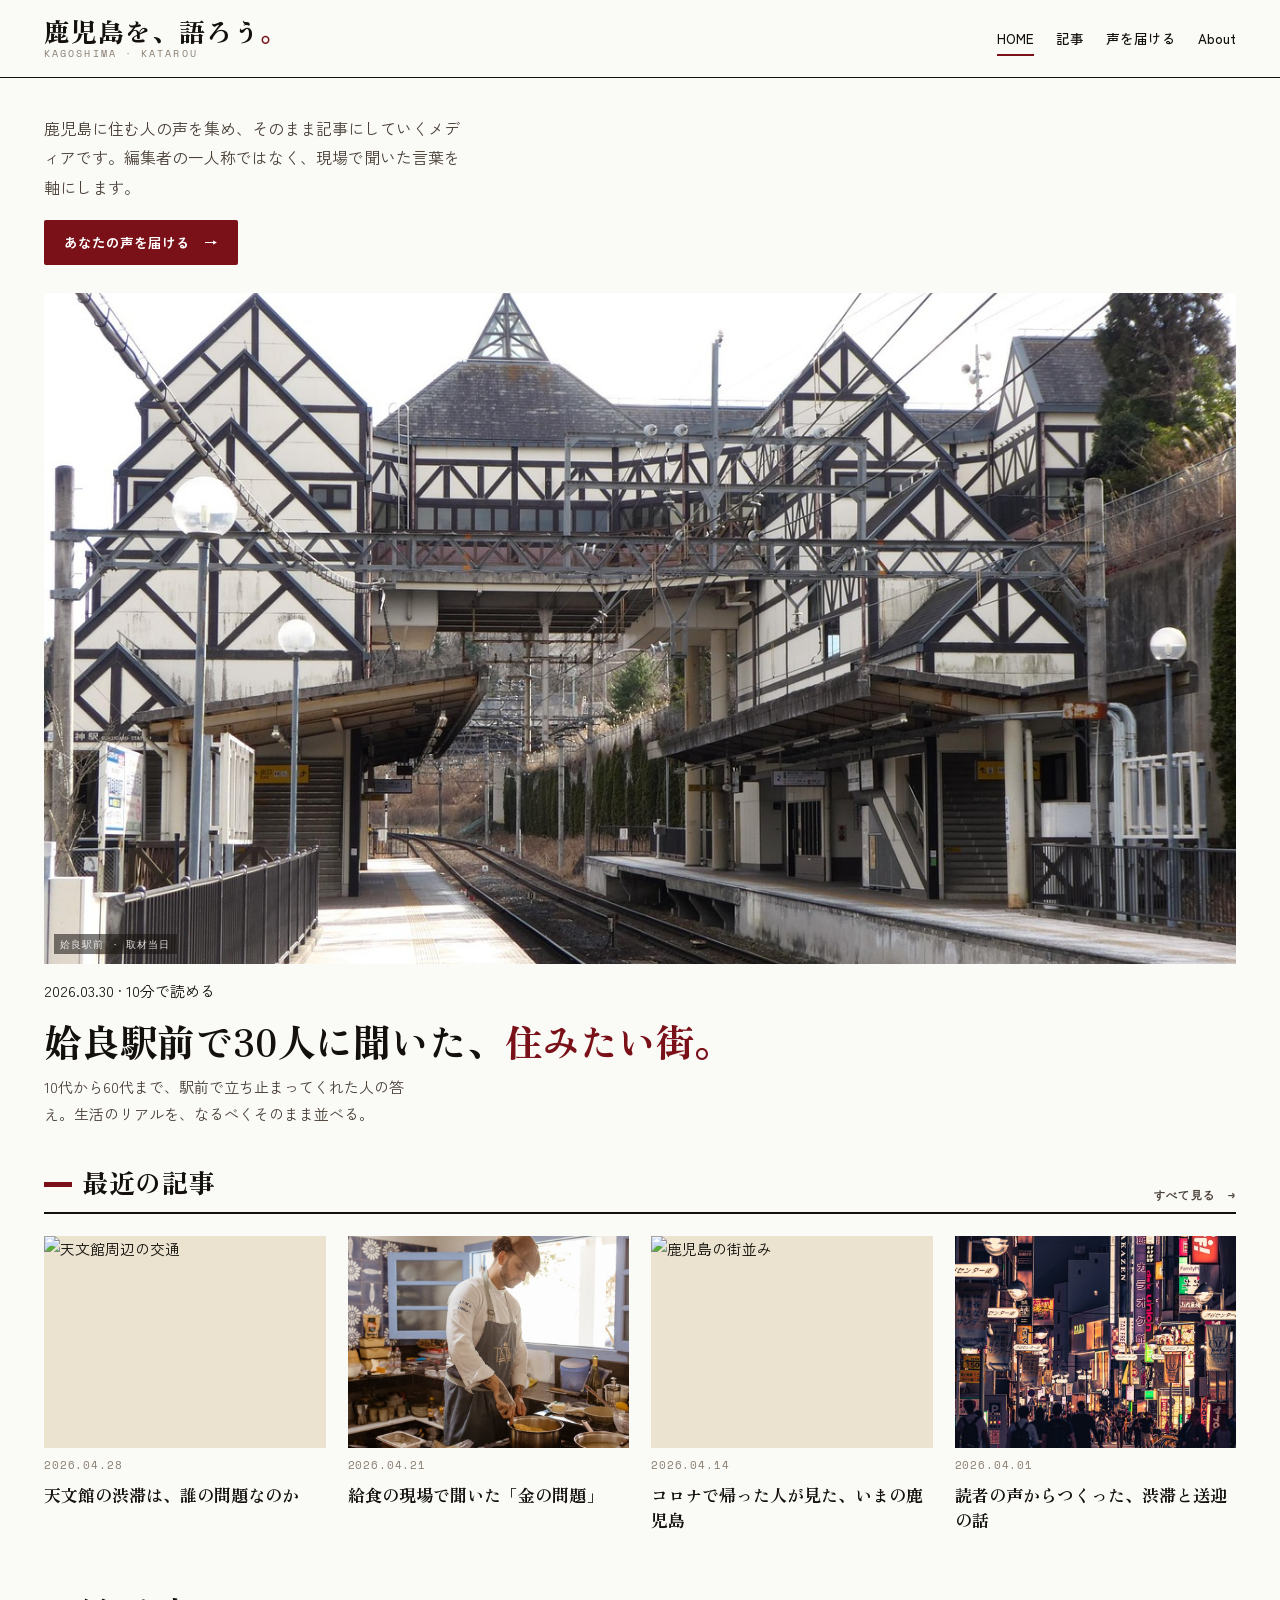
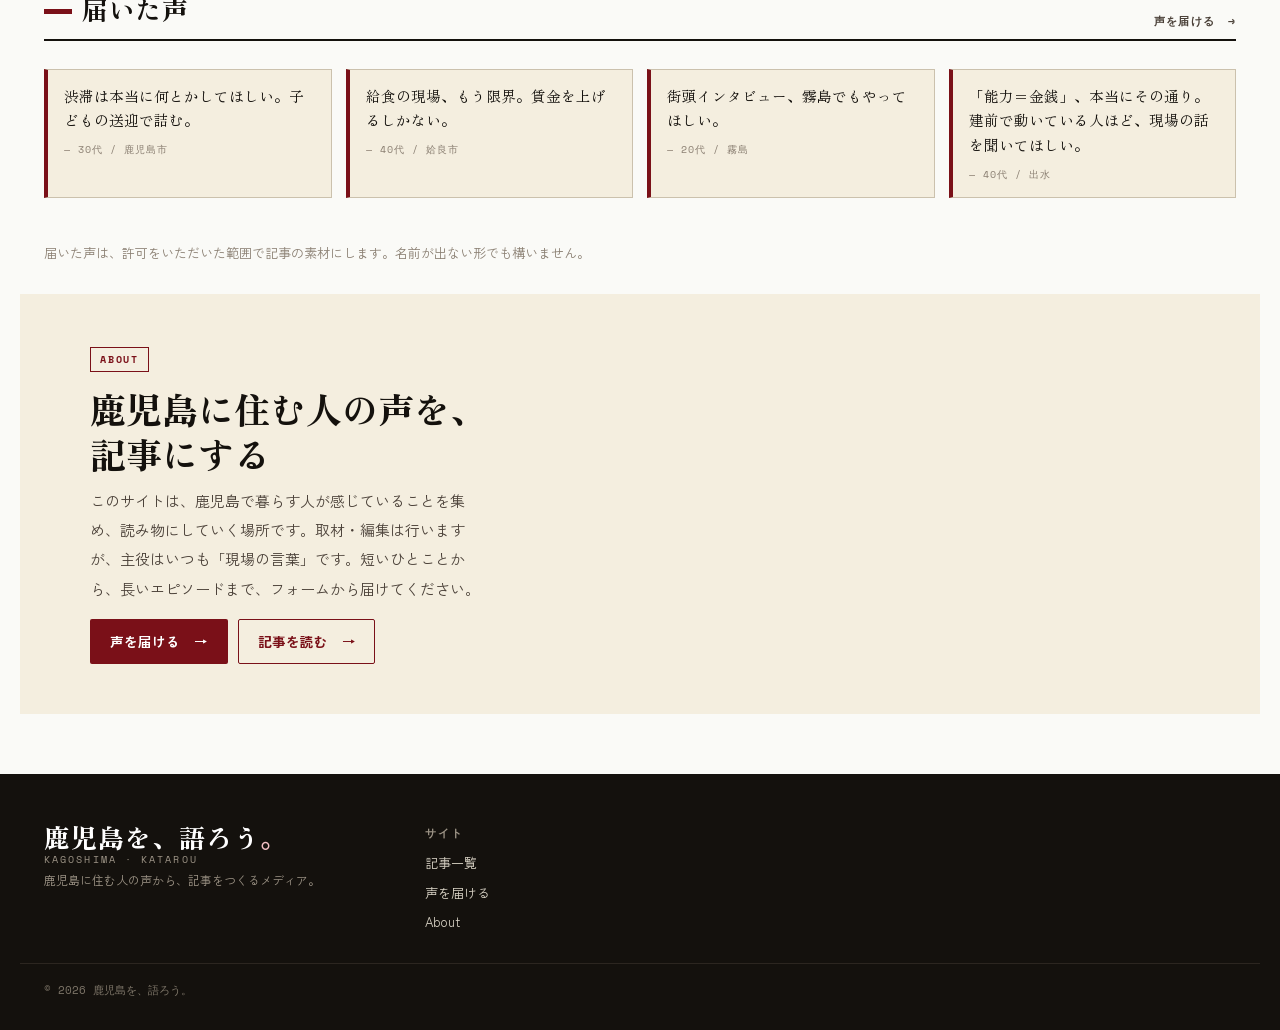
==== index.html @ 463f1faf "5/22" ====
<!DOCTYPE html>
<html lang="ja">
<head>
<meta charset="utf-8">
<meta name="viewport" content="width=device-width,initial-scale=1">
<title>鹿児島を、語ろう。— 住んでいる人の声から書く</title>
<link rel="preconnect" href="https://fonts.googleapis.com">
<link rel="preconnect" href="https://fonts.gstatic.com" crossorigin>
<link href="https://fonts.googleapis.com/css2?family=Zen+Kaku+Gothic+New:wght@400;500;700;900&family=Zen+Old+Mincho:wght@400;500;700;900&family=Space+Mono:wght@400;700&display=swap" rel="stylesheet">
<link rel="stylesheet" href="styles.css">
<script src="scripts.js" defer></script>
</head>
<body data-screen-label="01 トップ">

<header class="siteh">
  <div class="wrap">
    <a class="brand" href="index.html">鹿児島を、語ろう<span class="dot">。</span><small>KAGOSHIMA · KATAROU</small></a>
    <ul class="nav">
      <li><a href="index.html" aria-current="page">HOME</a></li>
      <li><a href="articles.html">記事</a></li>
      <li><a href="submit.html">声を届ける</a></li>
      <li><a href="#about">About</a></li>
    </ul>
  </div>
</header>

<main class="wrap">

  <section class="hero hero-simple">
    <div class="hero-intro">
      <p class="lede">鹿児島に住む人の声を集め、そのまま記事にしていくメディアです。編集者の一人称ではなく、現場で聞いた言葉を軸にします。</p>
      <a class="btn" href="submit.html">あなたの声を届ける　→</a>
    </div>
    <article class="lead">
      <a href="article.html">
        <figure class="media hero-img">
          <img src="images/articles/2026-03-30-aira-station/lead.jpg" alt="姶良駅前の風景" width="1200" height="675" loading="eager" decoding="async">
          <figcaption>姶良駅前 · 取材当日</figcaption>
        </figure>
        <div class="meta tight">
          <span>2026.03.30</span>
          <span>· 10分で読める</span>
        </div>
        <h1 class="ttl">姶良駅前で30人に聞いた、<span class="accent">住みたい街。</span></h1>
        <p class="lede">10代から60代まで、駅前で立ち止まってくれた人の答え。生活のリアルを、なるべくそのまま並べる。</p>
      </a>
    </article>
  </section>

  <section>
    <div class="section-h">
      <h2><span class="stripe"></span>最近の記事</h2>
      <a class="more" href="articles.html">すべて見る　→</a>
    </div>
    <div class="grid-4 flush">
      <a href="article.html"><article class="card">
        <div class="media media-card"><img src="https://images.pexels.com/photos/380251/pexels-photo-380251.jpeg?auto=compress&cs=tinysrgb&w=800" alt="天文館周辺の交通" width="800" height="600" loading="lazy" decoding="async"></div>
        <div class="meta"><span>2026.04.28</span></div>
        <h3 class="ttl">天文館の渋滞は、誰の問題なのか</h3>
      </article></a>
      <a href="article.html"><article class="card">
        <div class="media media-card"><img src="images/thumbs/food-work.jpg" alt="給食の現場" width="800" height="600" loading="lazy" decoding="async"></div>
        <div class="meta"><span>2026.04.21</span></div>
        <h3 class="ttl">給食の現場で聞いた「金の問題」</h3>
      </article></a>
      <a href="article.html"><article class="card">
        <div class="media media-card"><img src="https://images.pexels.com/photos/30731258/pexels-photo-30731258.jpeg?auto=compress&cs=tinysrgb&w=800" alt="鹿児島の街並み" width="800" height="600" loading="lazy" decoding="async"></div>
        <div class="meta"><span>2026.04.14</span></div>
        <h3 class="ttl">コロナで帰った人が見た、いまの鹿児島</h3>
      </article></a>
      <a href="article.html"><article class="card">
        <div class="media media-card"><img src="images/thumbs/voices.jpg" alt="読者の声" width="800" height="600" loading="lazy" decoding="async"></div>
        <div class="meta"><span>2026.04.01</span></div>
        <h3 class="ttl">読者の声からつくった、渋滞と送迎の話</h3>
      </article></a>
    </div>
  </section>

  <section>
    <div class="section-h">
      <h2><span class="stripe"></span>届いた声</h2>
      <a class="more" href="submit.html">声を届ける　→</a>
    </div>
    <div class="wall">
      <div class="voice">渋滞は本当に何とかしてほしい。子どもの送迎で詰む。<span class="who">— 30代 / 鹿児島市</span></div>
      <div class="voice">給食の現場、もう限界。賃金を上げるしかない。<span class="who">— 40代 / 姶良市</span></div>
      <div class="voice">街頭インタビュー、霧島でもやってほしい。<span class="who">— 20代 / 霧島</span></div>
      <div class="voice">「能力＝金銭」、本当にその通り。建前で動いている人ほど、現場の話を聞いてほしい。<span class="who">— 40代 / 出水</span></div>
    </div>
    <p class="wall-note">届いた声は、許可をいただいた範囲で記事の素材にします。名前が出ない形でも構いません。</p>
  </section>

  <section id="about" class="about-section">
    <div class="inner about-simple">
      <div>
        <span class="stamp">About</span>
        <h2>鹿児島に住む人の声を、記事にする</h2>
        <p>
          このサイトは、鹿児島で暮らす人が感じていることを集め、読み物にしていく場所です。取材・編集は行いますが、主役はいつも「現場の言葉」です。短いひとことから、長いエピソードまで、<a href="submit.html">フォーム</a>から届けてください。
        </p>
        <div class="actions">
          <a class="btn" href="submit.html">声を届ける　→</a>
          <a class="btn ghost" href="articles.html">記事を読む　→</a>
        </div>
      </div>
    </div>
  </section>
</main>

<footer class="foot">
  <div class="wrap">
    <div>
      <div class="brand">鹿児島を、語ろう<span class="dot">。</span><small>KAGOSHIMA · KATAROU</small></div>
      <p>鹿児島に住む人の声から、記事をつくるメディア。</p>
    </div>
    <div>
      <h5>サイト</h5>
      <ul><li><a href="articles.html">記事一覧</a></li><li><a href="submit.html">声を届ける</a></li><li><a href="#about">About</a></li></ul>
    </div>
  </div>
  <div class="wrap copy">
    <div>© 2026 鹿児島を、語ろう。</div>
  </div>
</footer>

</body>
</html>
---- styles.css ----
/* ─────────────────────────────────────────────
   鹿児島を、語ろう。 — shared stylesheet
   B案グリッド・新聞をベースにした hi-fi blog
   ───────────────────────────────────────────── */

:root{
  --bg:#fafaf7;
  --bg-2:#f4eedf;
  --bg-3:#ebe3d0;
  --ink:#14110d;
  --ink-2:#4a4038;
  --mute:#8a7f72;
  --line:#e6dfd0;
  --line-2:#cbc1ad;
  --red:#7a1018;
  --red-deep:#5a0a12;
  --red-pale:#f3dadd;
  --blue:#2a5fd0;
  --blue-deep:#0f2d6b;
  --mincho:'Zen Old Mincho',serif;
  --gothic:'Zen Kaku Gothic New','Hiragino Kaku Gothic ProN',sans-serif;
  --mono:'Space Mono',monospace;
}

*{box-sizing:border-box;}
html,body{margin:0;padding:0;}
body{
  background:var(--bg);
  color:var(--ink);
  font-family:var(--gothic);
  font-size:15px;
  line-height:1.7;
  -webkit-font-smoothing:antialiased;
}
a{color:inherit;text-decoration:none;}
img{max-width:100%;display:block;}
.wrap{max-width:1240px;margin:0 auto;padding:0 24px;}

/* ───────── topbar / siteh ───────── */
.topbar{
  background:var(--ink);color:#fff;
  font-family:var(--mono);font-size:11px;letter-spacing:.08em;
  padding:7px 0;
}
.topbar .wrap{display:flex;justify-content:space-between;gap:18px;flex-wrap:wrap;}
.topbar .live{
  background:var(--red);color:#fff;padding:2px 8px;font-weight:700;
  letter-spacing:.18em;margin-right:10px;
}

.siteh{
  border-bottom:1.5px solid var(--ink);
  background:var(--bg);
  position:sticky;top:0;z-index:10;
}
.siteh .wrap{
  display:flex;align-items:center;justify-content:space-between;
  padding-top:18px;padding-bottom:18px;gap:24px;
}
.brand{
  font-family:var(--mincho);font-weight:900;font-size:26px;
  letter-spacing:.04em;line-height:1;white-space:nowrap;flex-shrink:0;
}
.brand .dot{color:var(--red);}
.brand small{
  display:block;font-family:var(--mono);font-size:9.5px;
  font-weight:400;letter-spacing:.22em;color:var(--mute);
  margin-top:5px;
}
.nav{
  list-style:none;display:flex;gap:22px;margin:0;padding:0;
  font-size:13.5px;font-weight:500;
}
.nav a{padding:6px 0;border-bottom:2px solid transparent;}
.nav a:hover,.nav a[aria-current]{border-bottom-color:var(--red);}
.nav .cta a{
  background:var(--red);color:#fff;padding:8px 16px;border-radius:2px;
  font-weight:700;border:none;
}
.nav .cta a:hover{background:var(--red-deep);}

/* ───────── ticker (B-bar) ───────── */
.ticker{
  background:var(--bg-2);
  border-bottom:1px solid var(--line-2);
  font-family:var(--mono);font-size:11px;color:var(--ink-2);
  padding:9px 0;
  overflow:hidden;
}
.ticker .wrap{display:flex;align-items:center;gap:14px;flex-wrap:wrap;}
.ticker .badge{
  background:var(--red);color:#fff;padding:2px 8px;
  font-weight:700;letter-spacing:.18em;
}
.ticker .date{color:var(--mute);}
.ticker .head{color:var(--ink);font-weight:600;font-family:var(--gothic);}
.ticker .more{margin-left:auto;color:var(--blue-deep);font-weight:600;}

/* ───────── chips / tags ───────── */
.chip{
  display:inline-block;font-family:var(--mono);font-size:10.5px;
  letter-spacing:.06em;
  border:1px solid var(--line-2);padding:3px 10px;border-radius:99px;
  color:var(--ink-2);background:var(--bg);
  text-transform:none;
}
.chip.solid{background:var(--ink);color:#fff;border-color:var(--ink);}
.chip.red{color:var(--red);border-color:var(--red);}
.chip.red.solid{background:var(--red);color:#fff;border-color:var(--red);}
.chip.blue{color:var(--blue-deep);border-color:var(--blue);}

.stamp{
  display:inline-block;font-family:var(--mono);font-size:10px;
  color:var(--red);border:1.5px solid var(--red);
  padding:3px 9px;letter-spacing:.18em;text-transform:uppercase;
  font-weight:700;
}
.stamp.dark{color:var(--ink);border-color:var(--ink);}

/* ───────── buttons ───────── */
.btn{
  display:inline-flex;align-items:center;gap:8px;
  font-family:var(--gothic);font-size:13.5px;font-weight:700;
  background:var(--red);color:#fff;
  padding:11px 20px;border-radius:2px;
  border:none;cursor:pointer;
  transition:background .15s,transform .15s;
}
.btn:hover{background:var(--red-deep);}
.btn.ghost{
  background:transparent;color:var(--red);
  border:1.5px solid var(--red);
  padding:9.5px 18.5px;
}
.btn.ghost:hover{background:var(--red);color:#fff;}
.btn.ink{background:var(--ink);}
.btn.ink:hover{background:#000;}
.btn.lg{font-size:15px;padding:14px 26px;}
.btn .arrow{font-family:var(--mono);font-weight:400;}

/* ───────── image placeholders (hi-fi tinted) ───────── */
.img{
  background:
    linear-gradient(135deg,rgba(0,0,0,.04),rgba(0,0,0,.12)),
    var(--bg-3);
  position:relative;overflow:hidden;
}
.img::after{
  content:attr(data-cap);
  position:absolute;left:10px;bottom:10px;
  font-family:var(--mono);font-size:9.5px;letter-spacing:.12em;
  color:rgba(255,255,255,.85);
  background:rgba(20,17,13,.55);padding:2px 6px;
}
.img.dark{background:
    linear-gradient(135deg,rgba(0,0,0,.3),rgba(0,0,0,.55)),
    var(--ink);}
.img.warm{background:
    linear-gradient(135deg,rgba(122,16,24,.15),rgba(122,16,24,.45)),
    #c98c5c;}
.img.cool{background:
    linear-gradient(135deg,rgba(15,45,107,.15),rgba(15,45,107,.45)),
    #6f8ab0;}
.img.green{background:
    linear-gradient(135deg,rgba(20,40,30,.15),rgba(20,40,30,.45)),
    #7d9a76;}
.img.sand{background:
    linear-gradient(135deg,rgba(80,60,30,.15),rgba(80,60,30,.45)),
    #c4a878;}

/* 実画像（.img の代わりに .media + img を使う） */
.media{
  position:relative;overflow:hidden;margin:0;
  background:var(--bg-3);
}
.media img{
  display:block;width:100%;height:100%;
  object-fit:cover;
}
.media figcaption{
  position:absolute;left:10px;bottom:10px;
  font-family:var(--mono);font-size:9.5px;letter-spacing:.12em;
  color:rgba(255,255,255,.85);
  background:rgba(20,17,13,.55);padding:2px 6px;
  margin:0;
}
.media-lead,.article-lead .media{aspect-ratio:16/9;}
.media-card,.card .media{aspect-ratio:4/3;}
.media-row,.list-row .media{aspect-ratio:16/10;border:1px solid var(--line);}
.hero .lead .media.hero-img{aspect-ratio:16/9;}
aside.side-rail .related .card .media{aspect-ratio:16/10;}
.article-body .media{aspect-ratio:16/9;margin:1.4em 0;}
.article-body .media figcaption{position:static;display:block;margin-top:8px;
  background:transparent;color:var(--mute);padding:0;font-size:12px;}

.img:has(> img){background:none;}
.img:has(> img)::after{display:none;}
.img > img{width:100%;height:100%;object-fit:cover;display:block;}

/* ───────── card pattern ───────── */
.card{display:flex;flex-direction:column;gap:9px;}
.card .img{aspect-ratio:4/3;}
.card .meta{
  font-family:var(--mono);font-size:10.5px;letter-spacing:.08em;
  color:var(--mute);display:flex;gap:10px;align-items:center;
}
.card .meta .cat{color:var(--red);font-weight:700;}
.card .ttl{
  font-family:var(--mincho);font-weight:700;font-size:17px;
  line-height:1.45;color:var(--ink);margin:0;
}
.card.lg .ttl{font-size:22px;}
.card.xl .ttl{font-size:30px;line-height:1.3;}
.card .lede{
  font-size:13px;line-height:1.7;color:var(--ink-2);
  margin:0;
}
.card a:hover .ttl{color:var(--red);}

/* ───────── voice card ───────── */
.voice{
  background:var(--bg-2);border:1px solid var(--line-2);
  border-left:4px solid var(--red);
  padding:14px 16px;
  font-family:var(--mincho);font-size:14.5px;line-height:1.7;
  color:var(--ink);
  position:relative;
}
.voice .who{
  font-family:var(--mono);font-size:10px;letter-spacing:.1em;
  color:var(--mute);margin-top:8px;display:block;
}
.voice.dark{
  background:var(--ink);color:#fff;border-color:var(--red);
  border-left-color:var(--red);
}
.voice.dark .who{color:#bcb1a3;}

/* ───────── footer ───────── */
.foot{
  background:var(--ink);color:#dcd6c8;
  margin-top:60px;
  padding:50px 0 30px;
  font-size:13px;
}
.foot .wrap{
  display:grid;grid-template-columns:1.4fr 1fr 1fr 1fr;gap:30px;
}
.foot .brand{color:#fff;}
.foot .brand .dot{color:#f3c0c4;}
.foot .brand small{color:#9d9486;}
.foot h5{
  font-family:var(--mono);font-size:11px;letter-spacing:.18em;
  color:#9d9486;margin:0 0 10px;font-weight:700;text-transform:uppercase;
}
.foot ul{list-style:none;margin:0;padding:0;display:flex;flex-direction:column;gap:7px;}
.foot a:hover{color:#fff;}
.foot p{margin:6px 0 0;color:#9d9486;font-size:12px;line-height:1.7;}
.foot .copy{
  border-top:1px solid #2c2620;
  margin-top:30px;padding-top:18px;
  font-family:var(--mono);font-size:10.5px;color:#7d7568;
  display:flex;justify-content:space-between;flex-wrap:wrap;gap:10px;
}

/* ───────── HOME: hero + grid ───────── */
.hero{
  display:grid;grid-template-columns:1.55fr 1fr;gap:18px;
  padding:30px 0 8px;
}
.hero .lead .img,.hero .lead .media{aspect-ratio:16/9;}
.hero .lead .ttl{
  font-family:var(--mincho);font-weight:900;font-size:38px;line-height:1.25;
  margin:14px 0 8px;
  letter-spacing:-.005em;
}
.hero .lead .ttl .accent{color:var(--red);}
.hero .lead .lede{
  font-size:15px;line-height:1.85;color:var(--ink-2);
  max-width:48ch;margin:0;
}
.hero .lead .meta{margin:10px 0 0;}
.hero .side{display:grid;grid-template-rows:1fr 1fr;gap:18px;}
.hero .side .img{aspect-ratio:16/9;}
.hero .side .card .ttl{font-size:18px;}

.hero-simple{
  grid-template-columns:1fr;
  gap:28px;
  padding-top:36px;
}
.hero-simple .hero-intro{
  max-width:52ch;
}
.hero-simple .hero-intro .lede{
  font-size:16px;line-height:1.85;color:var(--ink-2);
  margin:0 0 18px;
}
.wall-note{
  margin:14px 0 0;
  font-size:13px;color:var(--mute);
}
.about-simple .inner{
  grid-template-columns:1fr;
}
.about-simple .inner > .img{display:none;}

.grid-4{
  display:grid;grid-template-columns:repeat(4,1fr);gap:22px;
  padding:30px 0;
  border-top:1px solid var(--line);
}
.grid-3{
  display:grid;grid-template-columns:repeat(3,1fr);gap:24px;
  padding:30px 0;
  border-top:1px solid var(--line);
}

.section-h{
  display:flex;justify-content:space-between;align-items:end;
  border-bottom:2px solid var(--ink);
  padding-bottom:8px;margin:24px 0 22px;
}
.section-h h2{
  font-family:var(--mincho);font-weight:900;font-size:26px;
  margin:0;letter-spacing:.02em;
}
.section-h h2 .stripe{
  display:inline-block;width:28px;height:5px;background:var(--red);
  margin-right:10px;vertical-align:6px;
}
.section-h .more{
  font-family:var(--mono);font-size:11px;letter-spacing:.12em;
  color:var(--ink-2);font-weight:700;
}
.section-h .more:hover{color:var(--red);}

/* themes (3 pillars) */
.themes{
  display:grid;grid-template-columns:repeat(3,1fr);gap:18px;
  padding:30px 0;
}
.theme{
  background:var(--bg-2);border:1px solid var(--line-2);
  padding:22px 22px 20px;
  display:flex;flex-direction:column;gap:8px;
  transition:transform .15s,border-color .15s;
  position:relative;
}
.theme:hover{border-color:var(--red);transform:translateY(-2px);}
.theme .num{
  font-family:var(--mincho);font-weight:900;font-size:46px;
  color:var(--red);line-height:1;letter-spacing:-.02em;
}
.theme h3{
  font-family:var(--mincho);font-weight:700;font-size:21px;margin:0;
}
.theme p{font-size:13px;line-height:1.7;color:var(--ink-2);margin:0;}
.theme .count{
  font-family:var(--mono);font-size:10px;color:var(--mute);
  letter-spacing:.12em;margin-top:6px;
}

/* voices wall */
.wall{display:grid;grid-template-columns:repeat(4,1fr);gap:14px;padding:6px 0 30px;}

/* event banner */
.event{
  background:var(--ink);color:#fff;
  padding:30px;margin:24px 0;
  display:grid;grid-template-columns:auto 1fr auto;gap:24px;
  align-items:center;border-left:6px solid var(--red);
}
.event .when{
  font-family:var(--mincho);font-weight:900;font-size:24px;line-height:1.2;
}
.event .when small{
  display:block;font-family:var(--mono);font-size:10.5px;font-weight:400;
  color:#bcb1a3;letter-spacing:.18em;margin-bottom:4px;
}
.event h3{
  font-family:var(--mincho);font-weight:700;font-size:20px;margin:0;color:#fff;
}
.event p{margin:4px 0 0;font-size:13px;color:#bcb1a3;}

/* ───────── ARTICLES list page ───────── */
.list-head{
  padding:30px 0 24px;
  border-bottom:2px solid var(--ink);
}
.list-head h1{
  font-family:var(--mincho);font-weight:900;font-size:42px;margin:8px 0 0;
  letter-spacing:-.005em;
}
.list-head .row{
  display:flex;justify-content:space-between;align-items:end;gap:20px;flex-wrap:wrap;
}
.filters{
  display:flex;gap:8px;flex-wrap:wrap;padding:22px 0 6px;
  border-bottom:1px solid var(--line);margin-bottom:20px;
}
.filters .group{
  display:flex;gap:6px;font-family:var(--mono);font-size:11px;
  align-items:center;color:var(--mute);
}

.list-row{
  display:grid;grid-template-columns:90px 220px 1fr auto;
  gap:24px;align-items:center;
  padding:22px 0;border-bottom:1px solid var(--line);
}
.list-row .num{
  font-family:var(--mincho);font-weight:900;font-size:42px;line-height:1;
  color:var(--red);text-align:right;letter-spacing:-.04em;
}
.list-row .num small{
  display:block;font-family:var(--mono);font-size:9px;font-weight:400;
  color:var(--mute);letter-spacing:.15em;margin-top:4px;
}
.list-row .img,.list-row .media{aspect-ratio:16/10;border:1px solid var(--line);}
.list-row .body h3{
  font-family:var(--mincho);font-weight:700;font-size:22px;
  margin:6px 0 6px;line-height:1.4;
}
.list-row .body p{font-size:13.5px;line-height:1.7;color:var(--ink-2);margin:0;}
.list-row .body .meta{
  font-family:var(--mono);font-size:10.5px;color:var(--mute);
  letter-spacing:.08em;display:flex;gap:10px;align-items:center;
}
.list-row .body .meta .cat{color:var(--red);font-weight:700;}
.list-row a:hover h3{color:var(--red);}

.pager{
  display:flex;justify-content:center;gap:6px;padding:30px 0 10px;
  font-family:var(--mono);font-size:12px;
}

/* ───────── ARTICLE detail ───────── */
.article-grid{
  display:grid;grid-template-columns:1fr 320px;gap:50px;
  padding:30px 0 0;
}
@media(max-width:980px){.article-grid{grid-template-columns:1fr;}}
.article-head .breadcrumb{
  font-family:var(--mono);font-size:10.5px;color:var(--mute);
  letter-spacing:.08em;margin-bottom:14px;
}
.article-head .tag-row{display:flex;gap:8px;align-items:center;flex-wrap:wrap;margin-bottom:14px;}
.article-head h1{
  font-family:var(--mincho);font-weight:900;font-size:48px;
  margin:0 0 14px;line-height:1.2;letter-spacing:-.01em;
}
.article-head h1 .accent{color:var(--red);}
.article-head .byline{
  font-size:13.5px;color:var(--ink-2);margin-bottom:18px;
}
.article-head .byline b{color:var(--ink);}
.article-lead.media,.article-lead .img,.article-lead .media{aspect-ratio:16/9;margin:0 0 24px;}
.article-body{
  font-family:var(--mincho);font-size:17px;line-height:2.05;color:#1d1812;
}
.article-body p{margin:0 0 1.4em;}
.article-body h2{
  font-family:var(--mincho);font-weight:900;font-size:26px;
  margin:1.8em 0 .8em;letter-spacing:-.005em;
  border-left:5px solid var(--red);padding-left:14px;
}
.article-body blockquote{
  font-family:var(--mincho);font-weight:700;font-size:22px;line-height:1.6;
  color:var(--red-deep);
  margin:1.4em 0;padding:6px 0 6px 22px;
  border-left:4px solid var(--red);
}
.article-body blockquote .who{
  display:block;margin-top:10px;
  font-family:var(--mono);font-size:11px;font-weight:400;
  color:var(--mute);letter-spacing:.06em;
}
.article-body figure{margin:1.4em 0;}
.article-body figure .img{aspect-ratio:16/9;}
.article-body figcaption{
  font-family:var(--mono);font-size:11px;color:var(--mute);
  margin-top:8px;letter-spacing:.05em;line-height:1.6;
}
.article-body .pull{
  background:var(--bg-2);border:1px solid var(--line-2);
  padding:18px 22px;margin:1.4em 0;
  font-family:var(--gothic);font-size:14px;line-height:1.85;color:var(--ink-2);
}

.article-foot{
  border-top:2px solid var(--ink);margin-top:40px;padding:26px 0;
  display:flex;justify-content:space-between;align-items:center;flex-wrap:wrap;gap:14px;
}
.article-foot .reactions{font-family:var(--mono);font-size:12px;color:var(--ink-2);}
.article-foot .reactions span{margin-right:14px;}

aside.side-rail{display:flex;flex-direction:column;gap:30px;}
aside.side-rail h4{
  font-family:var(--mono);font-size:11px;letter-spacing:.18em;
  color:var(--ink);margin:0 0 12px;
  border-bottom:1.5px solid var(--ink);padding-bottom:6px;font-weight:700;
}
aside.side-rail .related{display:flex;flex-direction:column;gap:14px;}
aside.side-rail .related .card .img{aspect-ratio:16/10;}
aside.side-rail .related .card .ttl{font-size:15px;}

.comments{
  background:var(--bg-2);
  margin:30px 0 0;padding:30px 0;
  border-top:6px solid var(--red);
}
.comments h3{
  font-family:var(--mincho);font-weight:900;font-size:24px;margin:0 0 18px;
}
.comments .list{display:grid;grid-template-columns:repeat(2,1fr);gap:14px;}
.comments .submit-cta{margin-top:20px;display:flex;justify-content:flex-end;}

/* ───────── SUBMIT page ───────── */
.submit-hero{
  background:var(--red);color:#fff;
  padding:60px 0 70px;
  border-bottom:6px solid var(--ink);
  position:relative;overflow:hidden;
}
.submit-hero::before{
  content:"";position:absolute;
  right:-60px;top:-60px;
  width:380px;height:380px;border-radius:50%;
  background:radial-gradient(circle,rgba(255,255,255,.08),transparent 70%);
}
.submit-hero .stamp{border-color:#fff;color:#fff;}
.submit-hero h1{
  font-family:var(--mincho);font-weight:900;font-size:54px;line-height:1.15;
  margin:18px 0 10px;letter-spacing:-.005em;
}
.submit-hero p{font-size:15px;line-height:1.85;color:#f3c0c4;max-width:42ch;margin:0;}

.submit-grid{
  display:grid;grid-template-columns:1.3fr 1fr;gap:40px;
  padding:40px 0 0;
}
@media(max-width:980px){.submit-grid{grid-template-columns:1fr;}}
.submit-form{display:flex;flex-direction:column;gap:22px;}
.submit-form .field label{
  display:block;font-family:var(--mono);font-size:11px;
  color:var(--ink-2);letter-spacing:.08em;margin-bottom:6px;
}
.submit-form .field label .req{color:var(--red);}
.submit-form .chips{display:flex;flex-wrap:wrap;gap:6px;}
.submit-form .chip{cursor:pointer;}
.submit-form input[type=text],
.submit-form select,
.submit-form textarea{
  width:100%;font-family:var(--gothic);font-size:14.5px;
  padding:11px 13px;background:#fff;color:var(--ink);
  border:1.5px solid var(--line-2);border-radius:2px;
  transition:border-color .15s;
}
.submit-form input[type=text]:focus,
.submit-form select:focus,
.submit-form textarea:focus{
  outline:none;border-color:var(--red);
}
.submit-form textarea{min-height:160px;resize:vertical;line-height:1.7;}
.submit-form .row{display:grid;grid-template-columns:1fr 1fr 1fr;gap:14px;}
.submit-form .checkbox{
  display:flex;gap:8px;align-items:flex-start;font-size:13px;color:var(--ink-2);
  font-family:var(--gothic);cursor:pointer;
}
.submit-form .actions{display:flex;justify-content:flex-end;gap:12px;}

.submit-side{}
.submit-side h4{
  font-family:var(--mono);font-size:11px;letter-spacing:.18em;
  color:var(--ink);margin:0 0 12px;font-weight:700;
  border-bottom:1.5px solid var(--ink);padding-bottom:6px;
}
.submit-side .recent{display:flex;flex-direction:column;gap:12px;}

/* ───────── utilities (extracted from inline styles) ───────── */
.list-head .row .meta-right{font-family:var(--mono);font-size:11.5px;color:var(--ink-2);text-align:right;line-height:1.7;}
.list-head .row .meta-right .dim{color:var(--mute);}
.pager .ellipsis{border:none;color:var(--mute);}
.grid-4.flush, .grid-3.flush{border-top:none;padding-top:0;}
.hero .lead .img.hero-img,.hero .lead .media.hero-img{aspect-ratio:16/9;}
.hero .lead .meta.tight{margin:14px 0 4px;}

/* article-detail extras */
.article-head .breadcrumb .current{color:var(--ink-2);}
.comments-bleed{margin-left:-24px;margin-right:-24px;padding-left:0;padding-right:0;}
.comments-head{display:flex;justify-content:space-between;align-items:end;margin-bottom:18px;flex-wrap:wrap;gap:14px;}
.comments-head h3 .stripe{display:inline-block;width:28px;height:5px;background:var(--red);margin-right:10px;vertical-align:6px;}
.share-row{display:flex;gap:8px;flex-wrap:wrap;}
.newsletter{background:var(--ink);color:#fff;padding:22px;border-left:4px solid var(--red);}
.newsletter .lbl{font-family:var(--mono);font-size:10.5px;letter-spacing:.18em;color:#f3c0c4;font-weight:700;margin-bottom:8px;}
.newsletter h4{font-family:var(--mincho);font-size:20px;color:#fff;border:none;margin:0 0 8px;padding:0;font-weight:700;letter-spacing:0;}
.newsletter p{font-size:13px;color:#bcb1a3;line-height:1.7;margin:0 0 12px;}
.newsletter .form{display:flex;gap:6px;}
.newsletter .form input{flex:1;background:#fff;padding:9px 11px;border:none;font-family:var(--gothic);font-size:13px;}

/* home: about editor section */
.about-section{background:var(--bg-2);margin:30px -24px 0;padding:50px 24px;}
.about-section .inner{display:grid;grid-template-columns:1fr 1.6fr;gap:40px;align-items:center;max-width:1100px;margin:0 auto;}
.about-section .img{aspect-ratio:4/5;}
.about-section h2{font-family:var(--mincho);font-weight:900;font-size:36px;margin:14px 0 10px;line-height:1.25;}
.about-section p{font-size:15px;line-height:1.95;color:var(--ink-2);margin:0 0 16px;max-width:50ch;}
.about-section .actions{display:flex;gap:10px;flex-wrap:wrap;}
@media(max-width:780px){.about-section .inner{grid-template-columns:1fr;}}

/* submit page: editor note callout */
.editor-note{background:var(--bg-2);border:1px solid var(--line-2);padding:18px;margin-top:22px;border-left:4px solid var(--red);}
.editor-note .lbl{font-family:var(--mono);font-size:11px;letter-spacing:.15em;color:var(--red);font-weight:700;margin-bottom:6px;}
.editor-note p{font-family:var(--mincho);font-size:14px;line-height:1.85;margin:0;color:var(--ink);}

/* ───────── responsive ───────── */
@media(max-width:1100px){
  .hero{grid-template-columns:1fr;}
  .hero .side{grid-template-columns:repeat(2,1fr);grid-template-rows:auto;}
  .grid-4{grid-template-columns:repeat(3,1fr);}
  .wall{grid-template-columns:repeat(2,1fr);}
  .siteh .nav{font-size:13px;gap:14px;}
  .siteh .brand small{display:none;}
}
@media(max-width:780px){
  .hero{grid-template-columns:1fr;}
  .hero .side{grid-template-columns:1fr;}
  .hero .lead .ttl{font-size:30px;}
  .grid-4{grid-template-columns:repeat(2,1fr);}
  .grid-3{grid-template-columns:repeat(2,1fr);}
  .themes{grid-template-columns:1fr;}
  .wall{grid-template-columns:1fr;}
  .nav{display:none;}
  .siteh .wrap{justify-content:center;}
  .list-row{grid-template-columns:60px 1fr;}
  .list-row .media{display:none;}
  .list-row .actions{display:none;}
  .article-head h1{font-size:32px;}
  .submit-hero h1{font-size:36px;}
  .foot .wrap{grid-template-columns:1fr 1fr;}
  .comments .list{grid-template-columns:1fr;}
}
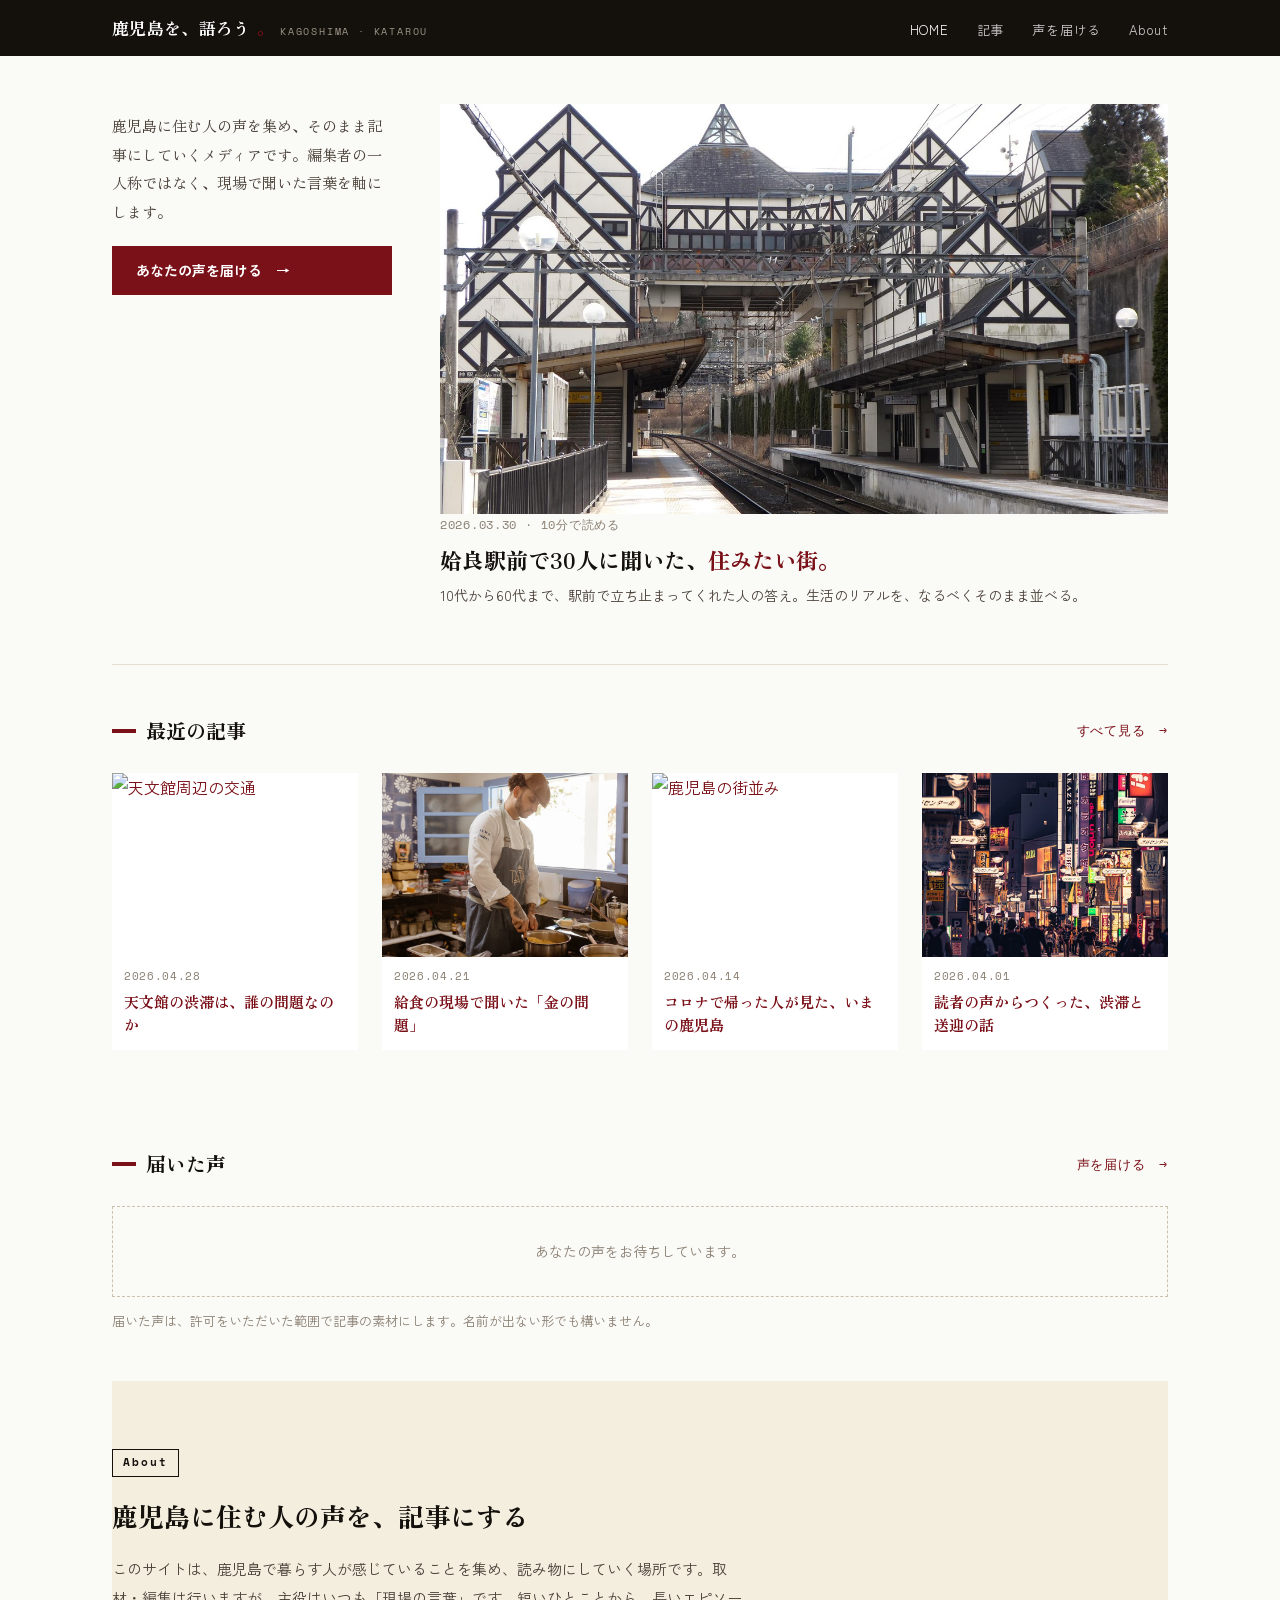
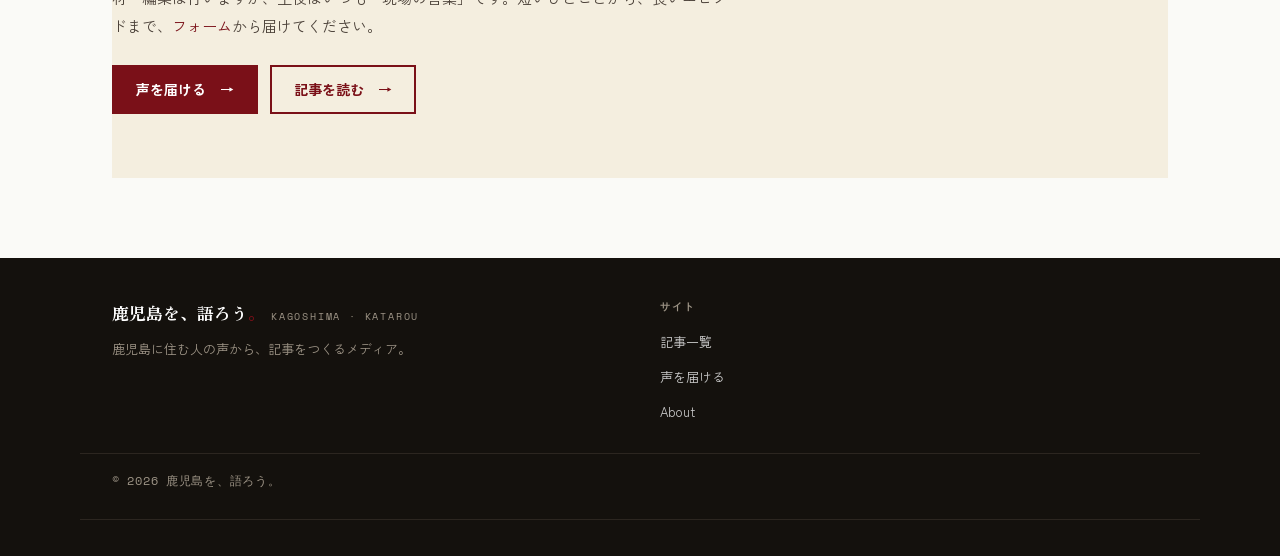
==== commit 76957047: "716 index 修正"" ====
--- a/index.html
+++ b/index.html
@@ -1,127 +1,149 @@
 <!DOCTYPE html>
 <html lang="ja">
+
 <head>
-<meta charset="utf-8">
-<meta name="viewport" content="width=device-width,initial-scale=1">
-<title>鹿児島を、語ろう。— 住んでいる人の声から書く</title>
-<link rel="preconnect" href="https://fonts.googleapis.com">
-<link rel="preconnect" href="https://fonts.gstatic.com" crossorigin>
-<link href="https://fonts.googleapis.com/css2?family=Zen+Kaku+Gothic+New:wght@400;500;700;900&family=Zen+Old+Mincho:wght@400;500;700;900&family=Space+Mono:wght@400;700&display=swap" rel="stylesheet">
-<link rel="stylesheet" href="styles.css">
-<script src="scripts.js" defer></script>
+  <meta charset="utf-8">
+  <meta name="viewport" content="width=device-width,initial-scale=1">
+  <title>鹿児島を、語ろう。— 住んでいる人の声から書く</title>
+  <link rel="preconnect" href="https://fonts.googleapis.com">
+  <link rel="preconnect" href="https://fonts.gstatic.com" crossorigin>
+  <link
+    href="https://fonts.googleapis.com/css2?family=Zen+Kaku+Gothic+New:wght@400;500;700;900&family=Zen+Old+Mincho:wght@400;500;700;900&family=Space+Mono:wght@400;700&display=swap"
+    rel="stylesheet">
+  <link rel="stylesheet" href="style.css">
+  <script src="scripts.js" defer></script>
 </head>
+
 <body data-screen-label="01 トップ">
 
-<header class="siteh">
-  <div class="wrap">
-    <a class="brand" href="index.html">鹿児島を、語ろう<span class="dot">。</span><small>KAGOSHIMA · KATAROU</small></a>
-    <ul class="nav">
-      <li><a href="index.html" aria-current="page">HOME</a></li>
-      <li><a href="articles.html">記事</a></li>
-      <li><a href="submit.html">声を届ける</a></li>
-      <li><a href="#about">About</a></li>
-    </ul>
-  </div>
-</header>
+  <header class="siteh">
+    <div class="wrap">
+      <a class="brand" href="index.html">鹿児島を、語ろう<span class="dot">。</span><small>KAGOSHIMA · KATAROU</small></a>
+      <ul class="nav">
+        <li><a href="index.html" aria-current="page">HOME</a></li>
+        <li><a href="articles.html">記事</a></li>
+        <li><a href="submit.html">声を届ける</a></li>
+        <li><a href="#about">About</a></li>
+      </ul>
+    </div>
+  </header>
 
-<main class="wrap">
+  <main class="wrap">
 
-  <section class="hero hero-simple">
-    <div class="hero-intro">
-      <p class="lede">鹿児島に住む人の声を集め、そのまま記事にしていくメディアです。編集者の一人称ではなく、現場で聞いた言葉を軸にします。</p>
-      <a class="btn" href="submit.html">あなたの声を届ける　→</a>
-    </div>
-    <article class="lead">
-      <a href="article.html">
-        <figure class="media hero-img">
-          <img src="images/articles/2026-03-30-aira-station/lead.jpg" alt="姶良駅前の風景" width="1200" height="675" loading="eager" decoding="async">
-          <figcaption>姶良駅前 · 取材当日</figcaption>
-        </figure>
-        <div class="meta tight">
-          <span>2026.03.30</span>
-          <span>· 10分で読める</span>
-        </div>
-        <h1 class="ttl">姶良駅前で30人に聞いた、<span class="accent">住みたい街。</span></h1>
-        <p class="lede">10代から60代まで、駅前で立ち止まってくれた人の答え。生活のリアルを、なるべくそのまま並べる。</p>
-      </a>
-    </article>
-  </section>
+    <section class="hero hero-simple">
+      <div class="hero-intro">
+        <p class="lede">鹿児島に住む人の声を集め、そのまま記事にしていくメディアです。編集者の一人称ではなく、現場で聞いた言葉を軸にします。</p>
+        <a class="btn" href="submit.html">あなたの声を届ける　→</a>
+      </div>
+      <article class="lead">
+        <a href="article.html">
+          <figure class="media hero-img">
+            <img src="images/articles/2026-03-30-aira-station/lead.jpg" alt="姶良駅前の風景" width="1200" height="675"
+              loading="eager" decoding="async">
+            <figcaption>姶良駅前 · 取材当日</figcaption>
+          </figure>
+          <div class="meta tight">
+            <span>2026.03.30</span>
+            <span>· 10分で読める</span>
+          </div>
+          <h1 class="ttl">姶良駅前で30人に聞いた、<span class="accent">住みたい街。</span></h1>
+          <p class="lede">10代から60代まで、駅前で立ち止まってくれた人の答え。生活のリアルを、なるべくそのまま並べる。</p>
+        </a>
+      </article>
+    </section>
 
-  <section>
-    <div class="section-h">
-      <h2><span class="stripe"></span>最近の記事</h2>
-      <a class="more" href="articles.html">すべて見る　→</a>
-    </div>
-    <div class="grid-4 flush">
-      <a href="article.html"><article class="card">
-        <div class="media media-card"><img src="https://images.pexels.com/photos/380251/pexels-photo-380251.jpeg?auto=compress&cs=tinysrgb&w=800" alt="天文館周辺の交通" width="800" height="600" loading="lazy" decoding="async"></div>
-        <div class="meta"><span>2026.04.28</span></div>
-        <h3 class="ttl">天文館の渋滞は、誰の問題なのか</h3>
-      </article></a>
-      <a href="article.html"><article class="card">
-        <div class="media media-card"><img src="images/thumbs/food-work.jpg" alt="給食の現場" width="800" height="600" loading="lazy" decoding="async"></div>
-        <div class="meta"><span>2026.04.21</span></div>
-        <h3 class="ttl">給食の現場で聞いた「金の問題」</h3>
-      </article></a>
-      <a href="article.html"><article class="card">
-        <div class="media media-card"><img src="https://images.pexels.com/photos/30731258/pexels-photo-30731258.jpeg?auto=compress&cs=tinysrgb&w=800" alt="鹿児島の街並み" width="800" height="600" loading="lazy" decoding="async"></div>
-        <div class="meta"><span>2026.04.14</span></div>
-        <h3 class="ttl">コロナで帰った人が見た、いまの鹿児島</h3>
-      </article></a>
-      <a href="article.html"><article class="card">
-        <div class="media media-card"><img src="images/thumbs/voices.jpg" alt="読者の声" width="800" height="600" loading="lazy" decoding="async"></div>
-        <div class="meta"><span>2026.04.01</span></div>
-        <h3 class="ttl">読者の声からつくった、渋滞と送迎の話</h3>
-      </article></a>
-    </div>
-  </section>
+    <section>
+      <div class="section-h">
+        <h2><span class="stripe"></span>最近の記事</h2>
+        <a class="more" href="articles.html">すべて見る　→</a>
+      </div>
+      <div class="grid-4 flush">
+        <a href="article.html">
+          <article class="card">
+            <div class="media media-card"><img
+                src="https://images.pexels.com/photos/380251/pexels-photo-380251.jpeg?auto=compress&cs=tinysrgb&w=800"
+                alt="天文館周辺の交通" width="800" height="600" loading="lazy" decoding="async"></div>
+            <div class="meta"><span>2026.04.28</span></div>
+            <h3 class="ttl">天文館の渋滞は、誰の問題なのか</h3>
+          </article>
+        </a>
+        <a href="article.html">
+          <article class="card">
+            <div class="media media-card"><img src="images/thumbs/food-work.jpg" alt="給食の現場" width="800" height="600"
+                loading="lazy" decoding="async"></div>
+            <div class="meta"><span>2026.04.21</span></div>
+            <h3 class="ttl">給食の現場で聞いた「金の問題」</h3>
+          </article>
+        </a>
+        <a href="article.html">
+          <article class="card">
+            <div class="media media-card"><img
+                src="https://images.pexels.com/photos/30731258/pexels-photo-30731258.jpeg?auto=compress&cs=tinysrgb&w=800"
+                alt="鹿児島の街並み" width="800" height="600" loading="lazy" decoding="async"></div>
+            <div class="meta"><span>2026.04.14</span></div>
+            <h3 class="ttl">コロナで帰った人が見た、いまの鹿児島</h3>
+          </article>
+        </a>
+        <a href="article.html">
+          <article class="card">
+            <div class="media media-card"><img src="images/thumbs/voices.jpg" alt="読者の声" width="800" height="600"
+                loading="lazy" decoding="async"></div>
+            <div class="meta"><span>2026.04.01</span></div>
+            <h3 class="ttl">読者の声からつくった、渋滞と送迎の話</h3>
+          </article>
+        </a>
+      </div>
+    </section>
 
-  <section>
-    <div class="section-h">
-      <h2><span class="stripe"></span>届いた声</h2>
-      <a class="more" href="submit.html">声を届ける　→</a>
-    </div>
-    <div class="wall">
-      <div class="voice">渋滞は本当に何とかしてほしい。子どもの送迎で詰む。<span class="who">— 30代 / 鹿児島市</span></div>
-      <div class="voice">給食の現場、もう限界。賃金を上げるしかない。<span class="who">— 40代 / 姶良市</span></div>
-      <div class="voice">街頭インタビュー、霧島でもやってほしい。<span class="who">— 20代 / 霧島</span></div>
-      <div class="voice">「能力＝金銭」、本当にその通り。建前で動いている人ほど、現場の話を聞いてほしい。<span class="who">— 40代 / 出水</span></div>
-    </div>
-    <p class="wall-note">届いた声は、許可をいただいた範囲で記事の素材にします。名前が出ない形でも構いません。</p>
-  </section>
+    <section>
+      <div class="section-h">
+        <h2><span class="stripe"></span>届いた声</h2>
+        <a class="more" href="submit.html">声を届ける　→</a>
+      </div>
+      <div class="wall">
+        <p class="wall-empty">あなたの声をお待ちしています。</p>
+      </div>
+      <p class="wall-note">届いた声は、許可をいただいた範囲で記事の素材にします。名前が出ない形でも構いません。</p>
+    </section>
 
-  <section id="about" class="about-section">
-    <div class="inner about-simple">
-      <div>
-        <span class="stamp">About</span>
-        <h2>鹿児島に住む人の声を、記事にする</h2>
-        <p>
-          このサイトは、鹿児島で暮らす人が感じていることを集め、読み物にしていく場所です。取材・編集は行いますが、主役はいつも「現場の言葉」です。短いひとことから、長いエピソードまで、<a href="submit.html">フォーム</a>から届けてください。
-        </p>
-        <div class="actions">
-          <a class="btn" href="submit.html">声を届ける　→</a>
-          <a class="btn ghost" href="articles.html">記事を読む　→</a>
+    <section id="about" class="about-section">
+      <div class="inner about-simple">
+        <div>
+          <span class="stamp">About</span>
+          <h2>鹿児島に住む人の声を、記事にする</h2>
+          <p>
+            このサイトは、鹿児島で暮らす人が感じていることを集め、読み物にしていく場所です。取材・編集は行いますが、主役はいつも「現場の言葉」です。短いひとことから、長いエピソードまで、<a
+              href="submit.html">フォーム</a>から届けてください。
+          </p>
+          <div class="actions">
+            <a class="btn" href="submit.html">声を届ける　→</a>
+            <a class="btn ghost" href="articles.html">記事を読む　→</a>
+          </div>
         </div>
       </div>
+    </section>
+  </main>
+
+  <footer class="foot">
+    <div class="wrap">
+      <div>
+        <div class="brand">鹿児島を、語ろう<span class="dot">。</span><small>KAGOSHIMA · KATAROU</small></div>
+        <p>鹿児島に住む人の声から、記事をつくるメディア。</p>
+      </div>
+      <div>
+        <h5>サイト</h5>
+        <ul>
+          <li><a href="articles.html">記事一覧</a></li>
+          <li><a href="submit.html">声を届ける</a></li>
+          <li><a href="#about">About</a></li>
+        </ul>
+      </div>
     </div>
-  </section>
-</main>
-
-<footer class="foot">
-  <div class="wrap">
-    <div>
-      <div class="brand">鹿児島を、語ろう<span class="dot">。</span><small>KAGOSHIMA · KATAROU</small></div>
-      <p>鹿児島に住む人の声から、記事をつくるメディア。</p>
+    <div class="wrap copy">
+      <div>© 2026 鹿児島を、語ろう。</div>
     </div>
-    <div>
-      <h5>サイト</h5>
-      <ul><li><a href="articles.html">記事一覧</a></li><li><a href="submit.html">声を届ける</a></li><li><a href="#about">About</a></li></ul>
-    </div>
-  </div>
-  <div class="wrap copy">
-    <div>© 2026 鹿児島を、語ろう。</div>
-  </div>
-</footer>
+  </footer>
 
 </body>
-</html>
+
+</html>
--- a/style.css
+++ b/style.css
@@ -0,0 +1,556 @@
+/*
+Theme Name: 鹿児島を、語ろう。
+Theme URI:
+Author: kodamamnma
+Description: 鹿児島に住む人の声から記事をつくるメディア「鹿児島を、語ろう。」のオリジナルテーマ
+Version: 1.0
+*/
+
+/* ============================================================
+   DESIGN TOKENS
+   ============================================================ */
+:root {
+  --bg:       #fafaf7;
+  --paper:    #fff;
+  --bg-2:     #f4eedf;
+  --bg-3:     #ebe3d0;
+  --ink:      #14110d;
+  --ink-2:    #4a4038;
+  --mute:     #8a7f72;
+  --line:     #e6dfd0;
+  --line-2:   #cbc1ad;
+  --red:      #7a1018;
+  --red-deep: #5a0a12;
+  --red-pale: #f3dadd;
+  --blue:     #2a5fd0;
+  --blue-deep:#0f2d6b;
+  --green:    #1f7a4a;
+  --amber:    #a8730e;
+  --mincho:   'Zen Old Mincho', serif;
+  --gothic:   'Zen Kaku Gothic New', 'Hiragino Kaku Gothic ProN', sans-serif;
+  --mono:     'Space Mono', monospace;
+}
+
+/* ============================================================
+   RESET / BASE
+   ============================================================ */
+*, *::before, *::after { box-sizing: border-box; }
+html, body { margin: 0; padding: 0; }
+body {
+  background: var(--bg);
+  color: var(--ink);
+  font-family: var(--gothic);
+  font-size: 16px;
+  line-height: 1.8;
+  -webkit-font-smoothing: antialiased;
+}
+img { display: block; max-width: 100%; height: auto; }
+a { color: var(--red); text-decoration: none; }
+a:hover { text-decoration: underline; }
+ul { list-style: none; margin: 0; padding: 0; }
+
+/* ============================================================
+   LAYOUT
+   ============================================================ */
+.wrap {
+  max-width: 1120px;
+  margin: 0 auto;
+  padding: 0 32px;
+}
+
+/* ============================================================
+   HEADER
+   ============================================================ */
+.siteh {
+  background: var(--ink);
+  color: #fff;
+  padding: 0;
+  position: sticky;
+  top: 0;
+  z-index: 100;
+}
+.siteh .wrap {
+  display: flex;
+  align-items: center;
+  justify-content: space-between;
+  height: 56px;
+}
+.siteh .brand {
+  font-family: var(--mincho);
+  font-weight: 700;
+  font-size: 17px;
+  color: #fff;
+  letter-spacing: .02em;
+  display: flex;
+  align-items: baseline;
+  gap: 6px;
+  text-decoration: none;
+}
+.siteh .brand small {
+  font-family: var(--mono);
+  font-size: 10px;
+  color: #9d9486;
+  letter-spacing: .18em;
+  font-weight: 400;
+}
+.siteh .brand .dot { color: var(--red); }
+.siteh .nav {
+  display: flex;
+  gap: 28px;
+}
+.siteh .nav a {
+  font-size: 13px;
+  color: #ccc;
+  letter-spacing: .06em;
+  text-decoration: none;
+}
+.siteh .nav a:hover,
+.siteh .nav a[aria-current="page"] {
+  color: #fff;
+}
+
+/* ============================================================
+   BUTTONS
+   ============================================================ */
+.btn {
+  display: inline-block;
+  background: var(--red);
+  color: #fff;
+  font-family: var(--gothic);
+  font-size: 14px;
+  font-weight: 700;
+  padding: 10px 22px;
+  border: 2px solid var(--red);
+  cursor: pointer;
+  text-decoration: none;
+  transition: background .15s, color .15s;
+}
+.btn:hover { background: var(--red-deep); border-color: var(--red-deep); text-decoration: none; color: #fff; }
+.btn.ghost {
+  background: transparent;
+  color: var(--red);
+}
+.btn.ghost:hover { background: var(--red-pale); }
+.btn.lg { font-size: 16px; padding: 14px 32px; }
+
+/* ============================================================
+   HERO
+   ============================================================ */
+.hero { padding: 48px 0; }
+.hero-simple {
+  display: grid;
+  grid-template-columns: 280px 1fr;
+  gap: 48px;
+  align-items: start;
+  padding: 48px 0 56px;
+  border-bottom: 1px solid var(--line);
+}
+.hero-intro {
+  display: flex;
+  flex-direction: column;
+  gap: 20px;
+  padding-top: 8px;
+}
+.hero-intro .lede {
+  font-family: var(--mincho);
+  font-size: 15px;
+  color: var(--ink-2);
+  line-height: 1.9;
+  margin: 0;
+}
+.hero-img {
+  width: 100%;
+  aspect-ratio: 16 / 9;
+  overflow: hidden;
+}
+.hero-img img { width: 100%; height: 100%; object-fit: cover; }
+
+/* ============================================================
+   ARTICLE LEAD (hero card)
+   ============================================================ */
+article.lead { text-decoration: none; }
+article.lead a { text-decoration: none; color: inherit; }
+article.lead .ttl {
+  font-family: var(--mincho);
+  font-size: 22px;
+  font-weight: 900;
+  margin: 10px 0 8px;
+  line-height: 1.35;
+}
+article.lead .ttl .accent { color: var(--red); }
+article.lead .lede {
+  font-size: 14px;
+  color: var(--ink-2);
+  margin: 0;
+  line-height: 1.8;
+}
+
+/* ============================================================
+   SECTION HEADER
+   ============================================================ */
+section { padding: 48px 0; }
+.section-h {
+  display: flex;
+  align-items: center;
+  justify-content: space-between;
+  margin-bottom: 24px;
+}
+.section-h h2 {
+  font-family: var(--mincho);
+  font-size: 20px;
+  font-weight: 900;
+  margin: 0;
+  display: flex;
+  align-items: center;
+  gap: 10px;
+}
+.section-h .more {
+  font-size: 13px;
+  color: var(--red);
+  font-family: var(--mono);
+  letter-spacing: .06em;
+}
+.stripe {
+  display: inline-block;
+  width: 24px;
+  height: 4px;
+  background: var(--red);
+}
+
+/* ============================================================
+   GRID CARDS
+   ============================================================ */
+.grid-4 {
+  display: grid;
+  grid-template-columns: repeat(4, 1fr);
+  gap: 24px;
+}
+.grid-4.flush { gap: 24px; }
+.grid-4.flush .card { background: var(--paper); }
+
+.card { display: block; text-decoration: none; color: inherit; }
+.card .media-card { aspect-ratio: 4/3; overflow: hidden; }
+.card .media-card img { width: 100%; height: 100%; object-fit: cover; transition: transform .3s; }
+.card:hover .media-card img { transform: scale(1.03); }
+.card .meta { font-family: var(--mono); font-size: 11px; color: var(--mute); padding: 10px 12px 4px; letter-spacing: .06em; }
+.card .ttl { font-family: var(--mincho); font-size: 15px; font-weight: 700; padding: 0 12px 14px; margin: 0; line-height: 1.5; }
+
+/* ============================================================
+   MEDIA
+   ============================================================ */
+.media { margin: 0; }
+.media figcaption { font-family: var(--mono); font-size: 11px; color: var(--mute); margin-top: 6px; letter-spacing: .06em; }
+
+/* ============================================================
+   META
+   ============================================================ */
+.meta { font-family: var(--mono); font-size: 12px; color: var(--mute); display: flex; gap: 8px; letter-spacing: .06em; }
+.meta.tight { margin-bottom: 6px; }
+
+/* ============================================================
+   VOICES WALL
+   ============================================================ */
+.wall {
+  display: grid;
+  grid-template-columns: repeat(2, 1fr);
+  gap: 16px;
+  margin-bottom: 12px;
+}
+.voice {
+  background: var(--paper);
+  border: 1px solid var(--line-2);
+  border-left: 4px solid var(--red);
+  padding: 16px 18px;
+  font-size: 14px;
+  line-height: 1.8;
+}
+.voice .who {
+  display: block;
+  font-family: var(--mono);
+  font-size: 11px;
+  color: var(--mute);
+  margin-top: 8px;
+  letter-spacing: .06em;
+}
+.wall-note { font-size: 13px; color: var(--mute); margin: 0; }
+.wall-empty {
+  grid-column: 1 / -1;
+  text-align: center;
+  color: var(--mute);
+  font-size: 14px;
+  padding: 32px 18px;
+  border: 1px dashed var(--line-2);
+  margin: 0;
+}
+
+/* ============================================================
+   ABOUT SECTION
+   ============================================================ */
+.about-section { background: var(--bg-2); padding: 64px 0; }
+.about-simple { max-width: 640px; }
+.about-simple .stamp {
+  display: inline-block;
+  font-family: var(--mono);
+  font-size: 11px;
+  letter-spacing: .18em;
+  border: 1.5px solid var(--ink);
+  padding: 3px 10px;
+  margin-bottom: 16px;
+  font-weight: 700;
+}
+.about-simple h2 {
+  font-family: var(--mincho);
+  font-size: 26px;
+  font-weight: 900;
+  margin: 0 0 16px;
+}
+.about-simple p { font-size: 15px; color: var(--ink-2); line-height: 1.9; margin: 0 0 24px; }
+.about-simple .actions { display: flex; gap: 12px; flex-wrap: wrap; }
+
+/* ============================================================
+   STAMP
+   ============================================================ */
+.stamp {
+  display: inline-block;
+  font-family: var(--mono);
+  font-size: 11px;
+  letter-spacing: .18em;
+  border: 1.5px solid var(--ink);
+  padding: 3px 10px;
+  font-weight: 700;
+}
+.stamp.dark { background: var(--ink); color: #fff; border-color: var(--ink); }
+
+/* ============================================================
+   ARTICLE LIST (articles page)
+   ============================================================ */
+.list-head { padding: 40px 0 32px; border-bottom: 2px solid var(--ink); }
+.list-head .row {
+  display: flex;
+  align-items: flex-end;
+  justify-content: space-between;
+}
+.list-head h1 {
+  font-family: var(--mincho);
+  font-size: 32px;
+  font-weight: 900;
+  margin: 8px 0 0;
+}
+.meta-right { font-size: 13px; color: var(--ink-2); text-align: right; line-height: 1.7; }
+.dim { color: var(--mute); font-family: var(--mono); font-size: 12px; }
+
+.list-row {
+  display: grid;
+  grid-template-columns: 40px 200px 1fr 120px;
+  gap: 20px;
+  align-items: center;
+  padding: 20px 0;
+  border-bottom: 1px solid var(--line);
+}
+.list-row:hover { background: var(--bg-2); }
+.list-row .num {
+  font-family: var(--mono);
+  font-size: 22px;
+  font-weight: 700;
+  color: var(--line-2);
+  text-align: right;
+}
+.media-row { aspect-ratio: 8/5; overflow: hidden; }
+.media-row img { width: 100%; height: 100%; object-fit: cover; }
+.list-row .body h3 { font-family: var(--mincho); font-size: 17px; font-weight: 700; margin: 6px 0; }
+.list-row .body p { font-size: 13px; color: var(--ink-2); margin: 0; line-height: 1.7; }
+.list-row .actions { text-align: right; }
+
+/* ============================================================
+   PAGINATION
+   ============================================================ */
+.pager { display: flex; gap: 6px; justify-content: center; padding: 40px 0; }
+.chip {
+  display: inline-flex;
+  align-items: center;
+  justify-content: center;
+  font-family: var(--mono);
+  font-size: 13px;
+  border: 1px solid var(--line-2);
+  padding: 6px 14px;
+  color: var(--ink-2);
+  cursor: pointer;
+  text-decoration: none;
+}
+.chip.solid { background: var(--ink); color: #fff; border-color: var(--ink); }
+.chip.ellipsis { border: none; cursor: default; }
+
+/* ============================================================
+   SINGLE ARTICLE
+   ============================================================ */
+.article-grid {
+  display: grid;
+  grid-template-columns: 1fr 300px;
+  gap: 48px;
+  padding: 48px 0;
+  align-items: start;
+}
+.article-head { margin-bottom: 28px; }
+.breadcrumb { font-family: var(--mono); font-size: 11px; color: var(--mute); margin-bottom: 14px; letter-spacing: .06em; }
+.breadcrumb a { color: var(--mute); }
+.article-head h1 {
+  font-family: var(--mincho);
+  font-size: 32px;
+  font-weight: 900;
+  margin: 0 0 12px;
+  line-height: 1.3;
+}
+.article-head h1 .accent { color: var(--red); }
+.byline { font-family: var(--mono); font-size: 12px; color: var(--mute); letter-spacing: .06em; }
+.media-lead { margin-bottom: 32px; }
+.article-body { font-size: 16px; line-height: 2; }
+.article-body p { margin: 0 0 1.6em; }
+.article-body h2 {
+  font-family: var(--mincho);
+  font-size: 22px;
+  font-weight: 900;
+  margin: 2em 0 .8em;
+  padding-left: 14px;
+  border-left: 4px solid var(--red);
+}
+.article-body blockquote {
+  background: var(--bg-2);
+  border-left: 4px solid var(--red);
+  margin: 1.6em 0;
+  padding: 18px 22px;
+  font-family: var(--mincho);
+  font-size: 15px;
+  line-height: 1.9;
+}
+.article-body blockquote .who {
+  display: block;
+  font-family: var(--mono);
+  font-size: 11px;
+  color: var(--mute);
+  margin-top: 8px;
+}
+.article-body figure { margin: 1.6em 0; }
+.article-body figcaption { font-family: var(--mono); font-size: 11px; color: var(--mute); margin-top: 6px; }
+.article-foot { margin-top: 40px; padding-top: 24px; border-top: 1px solid var(--line); display: flex; align-items: center; justify-content: space-between; }
+.reactions { display: flex; gap: 16px; font-family: var(--mono); font-size: 13px; color: var(--mute); }
+.reactions a { color: var(--red); }
+
+/* SIDE RAIL */
+.side-rail { display: flex; flex-direction: column; gap: 36px; }
+.side-rail h4 { font-family: var(--mono); font-size: 11px; letter-spacing: .18em; color: var(--mute); margin: 0 0 14px; font-weight: 700; }
+.related { display: flex; flex-direction: column; gap: 16px; }
+.related .card .meta { padding: 8px 0 2px; }
+.related .card .ttl { padding: 0 0 4px; font-size: 14px; }
+.share-row { display: flex; flex-wrap: wrap; gap: 6px; }
+.share-row .chip { cursor: pointer; }
+.share-row .chip:hover { background: var(--bg-2); }
+
+/* NEWSLETTER */
+.newsletter { background: var(--bg-2); padding: 20px; border: 1px solid var(--line-2); }
+.newsletter .lbl { font-family: var(--mono); font-size: 10px; letter-spacing: .18em; color: var(--red); font-weight: 700; margin-bottom: 6px; }
+.newsletter h4 { font-family: var(--mincho); font-size: 17px; font-weight: 700; margin: 0 0 8px; }
+.newsletter p { font-size: 13px; color: var(--ink-2); margin: 0 0 14px; }
+.newsletter .form { display: flex; gap: 8px; }
+.newsletter .form input { flex: 1; padding: 8px 12px; border: 1px solid var(--line-2); font-size: 14px; background: var(--paper); }
+.newsletter .form input:focus { outline: 2px solid var(--red); }
+
+/* COMMENTS */
+.comments-bleed { background: var(--bg-2); padding: 40px 0; margin-top: 40px; }
+.comments-head { display: flex; align-items: center; justify-content: space-between; margin-bottom: 24px; }
+.comments-head h3 { font-family: var(--mincho); font-size: 18px; font-weight: 900; margin: 0; display: flex; align-items: center; gap: 10px; }
+.comments .list { display: grid; grid-template-columns: repeat(2, 1fr); gap: 14px; }
+
+/* ============================================================
+   SUBMIT PAGE
+   ============================================================ */
+.submit-hero { background: var(--ink); color: #fff; padding: 60px 0; }
+.submit-hero .stamp { border-color: var(--red-pale); color: var(--red-pale); }
+.submit-hero h1 { font-family: var(--mincho); font-size: 32px; font-weight: 900; margin: 16px 0 14px; line-height: 1.3; }
+.submit-hero p { font-size: 15px; color: #ccc; margin: 0; max-width: 560px; line-height: 1.9; }
+
+.submit-grid {
+  display: grid;
+  grid-template-columns: 1fr 320px;
+  gap: 48px;
+  padding: 48px 0;
+}
+.submit-form { display: flex; flex-direction: column; gap: 20px; }
+.field { display: flex; flex-direction: column; gap: 6px; }
+.field label { font-size: 14px; font-weight: 700; }
+.field .req { color: var(--red); }
+.field textarea {
+  min-height: 160px;
+  padding: 12px 14px;
+  border: 1px solid var(--line-2);
+  font-size: 15px;
+  font-family: var(--gothic);
+  line-height: 1.8;
+  resize: vertical;
+  background: var(--paper);
+}
+.field textarea:focus, .field select:focus, .field input:focus { outline: 2px solid var(--red); }
+.field select, .field input[type="text"] {
+  padding: 10px 12px;
+  border: 1px solid var(--line-2);
+  font-size: 14px;
+  font-family: var(--gothic);
+  background: var(--paper);
+}
+.submit-form .row { display: grid; grid-template-columns: repeat(3, 1fr); gap: 14px; }
+.checkbox { display: flex; align-items: flex-start; gap: 10px; cursor: pointer; font-size: 14px; }
+.checkbox input { margin-top: 3px; accent-color: var(--red); }
+.submit-form .actions { display: flex; gap: 12px; justify-content: flex-end; }
+
+.submit-side { display: flex; flex-direction: column; gap: 28px; }
+.submit-side h4 { font-family: var(--mono); font-size: 11px; letter-spacing: .18em; color: var(--mute); margin: 0 0 12px; font-weight: 700; }
+.submit-side .recent { display: flex; flex-direction: column; gap: 12px; }
+.no-voices { text-align: center; color: var(--mute); font-size: 14px; padding: 24px 18px; border: 1px dashed var(--line-2); margin: 0; }
+.editor-note { background: var(--bg-2); border: 1px solid var(--line-2); padding: 16px 18px; }
+.editor-note .lbl { font-family: var(--mono); font-size: 10px; letter-spacing: .18em; color: var(--red); font-weight: 700; margin-bottom: 6px; }
+.editor-note p { font-size: 13px; color: var(--ink-2); margin: 0; line-height: 1.8; }
+
+/* ============================================================
+   FOOTER
+   ============================================================ */
+.foot {
+  background: var(--ink);
+  color: #9d9486;
+  padding: 40px 0 20px;
+  margin-top: 80px;
+}
+.foot .wrap { display: grid; grid-template-columns: 1fr 1fr; gap: 40px; padding-bottom: 28px; border-bottom: 1px solid #2c2620; margin-bottom: 16px; }
+.foot .brand { font-family: var(--mincho); font-size: 17px; color: #fff; font-weight: 700; margin-bottom: 8px; }
+.foot .brand small { font-family: var(--mono); font-size: 10px; color: #9d9486; letter-spacing: .18em; font-weight: 400; margin-left: 6px; }
+.foot .brand .dot { color: var(--red); }
+.foot p { font-size: 13px; color: #9d9486; margin: 0; }
+.foot h5 { font-family: var(--mono); font-size: 10px; letter-spacing: .18em; color: #9d9486; margin: 0 0 10px; font-weight: 700; }
+.foot ul { display: flex; flex-direction: column; gap: 6px; }
+.foot ul a { color: #ccc; font-size: 13px; text-decoration: none; }
+.foot ul a:hover { color: #fff; }
+.foot .copy { border-top: none; padding-top: 0; margin-top: 0; display: flex; justify-content: flex-start; font-size: 12px; color: #9d9486; font-family: var(--mono); letter-spacing: .06em; }
+
+/* ============================================================
+   RESPONSIVE
+   ============================================================ */
+@media (max-width: 960px) {
+  .hero-simple { grid-template-columns: 1fr; }
+  .grid-4 { grid-template-columns: repeat(2, 1fr); }
+  .article-grid { grid-template-columns: 1fr; }
+  .side-rail { display: none; }
+  .submit-grid { grid-template-columns: 1fr; }
+  .list-row { grid-template-columns: 32px 140px 1fr; }
+  .list-row .actions { display: none; }
+}
+@media (max-width: 600px) {
+  .wrap { padding: 0 16px; }
+  .grid-4 { grid-template-columns: 1fr; }
+  .wall { grid-template-columns: 1fr; }
+  .comments .list { grid-template-columns: 1fr; }
+  .siteh .nav { gap: 16px; }
+  .siteh .nav li:nth-child(4) { display: none; }
+  .submit-form .row { grid-template-columns: 1fr; }
+  .list-row { grid-template-columns: 1fr; }
+  .list-row .num, .list-row .actions { display: none; }
+  .article-head h1 { font-size: 24px; }
+  .submit-hero h1 { font-size: 24px; }
+}
